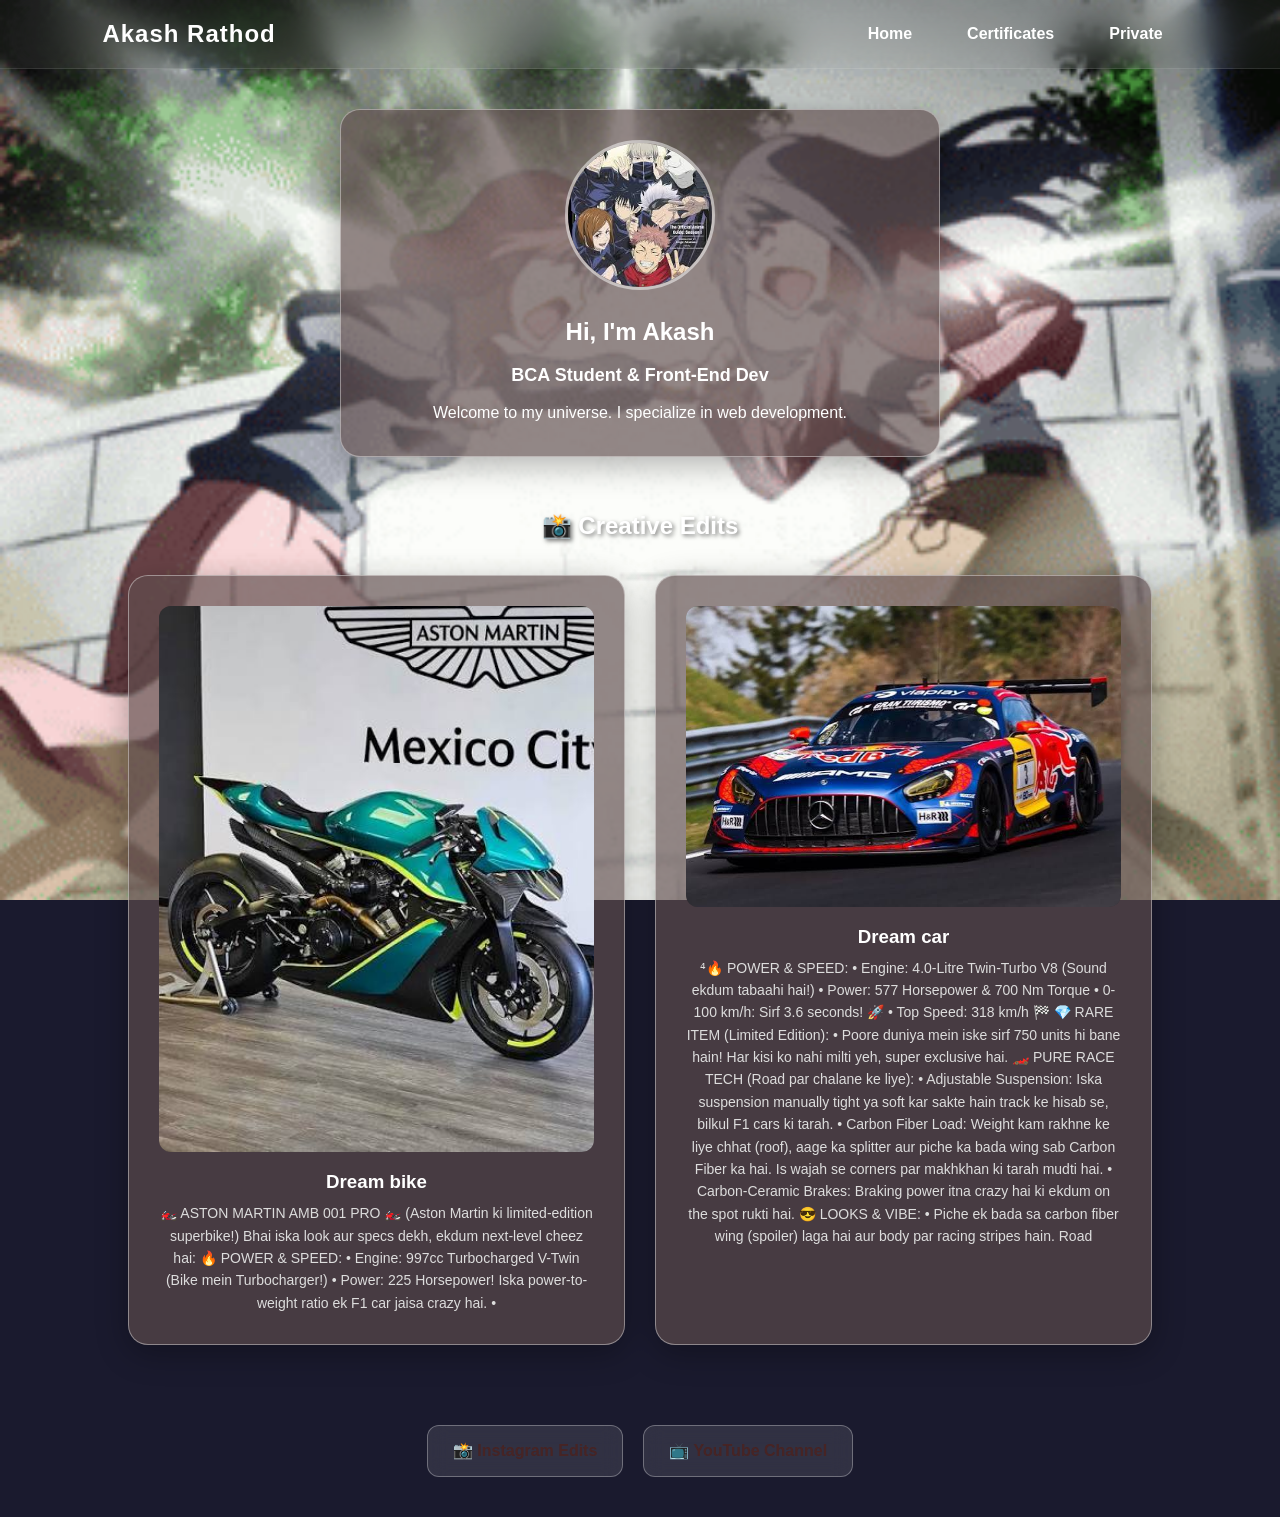
==== index.html @ e01e63d4 "Initial commit" ====
<!DOCTYPE html>
<html lang="en">
<head>
    <meta charset="UTF-8">
    <meta name="viewport" content="width=device-width, initial-scale=1.0">
    <title>My Liquid Universe</title>
    <link rel="stylesheet" href="style.css">
</head>
<body>

    <nav class="navbar">
        <div class="logo">Akash Rathod</div>
        
        <div class="hamburger" id="hamburger">
            <div class="line"></div>
            <div class="line"></div>
            <div class="line"></div>
        </div>

        <ul class="nav-links" id="nav-links">
            <li><a href="index.html">Home</a></li>
            <li><a href="certificates.html">Certificates</a></li>
            <li><a href="private.html">Private</a></li>
        </ul>
    </nav>

    <section class="main-section animate-fade-in">
        <div class="liquid-glass text-center" style="max-width: 600px; width: 100%;">
            <img src="assets/profile.jpg" alt="Profile" class="profile-img">
            <h1>Hi, I'm Akash</h1>
            <p style="font-size: 18px; font-weight: bold; margin: 10px 0;">BCA Student & Front-End Dev</p>
            <p>Welcome to my universe. I specialize in web development.</p>
        </div>

        <h2 style="margin-top: 50px; text-shadow: 2px 2px 4px rgba(0,0,0,0.5);">📸 Creative Edits</h2>
        <div class="gallery-grid">
            <div class="liquid-glass">
                <div class="img-box"><img src="assets/creative/gallery1.jpg" alt="Edit 1"></div>
                <div class="desc-box">
                    <h3>Dream bike</h3>
                    <p> 🏍️ ASTON MARTIN AMB 001 PRO 🏍️
(Aston Martin ki limited-edition superbike!)
Bhai iska look aur specs dekh, ekdum next-level cheez hai:
🔥 POWER & SPEED:
• Engine: 997cc Turbocharged V-Twin (Bike mein Turbocharger!)
• Power: 225 Horsepower! Iska power-to-weight ratio ek F1 car jaisa crazy hai.
• </p>
                </div>
            </div>
            <div class="liquid-glass">
                <div class="img-box"><img src="assets/creative/gallery2.jpg" alt="Edit 2"></div>
                <div class="desc-box">
                    <h3>Dream car</h3>
                    <p> ⁴🔥 POWER & SPEED:
• Engine: 4.0-Litre Twin-Turbo V8 (Sound ekdum tabaahi hai!)
• Power: 577 Horsepower & 700 Nm Torque
• 0-100 km/h: Sirf 3.6 seconds! 🚀
• Top Speed: 318 km/h 🏁
💎 RARE ITEM (Limited Edition):
• Poore duniya mein iske sirf 750 units hi bane hain! Har kisi ko nahi milti yeh, super exclusive hai.
🏎️ PURE RACE TECH (Road par chalane ke liye):
• Adjustable Suspension: Iska suspension manually tight ya soft kar sakte hain track ke hisab se, bilkul F1 cars ki tarah.
• Carbon Fiber Load: Weight kam rakhne ke liye chhat (roof), aage ka splitter aur piche ka bada wing sab Carbon Fiber ka hai. Is wajah se corners par makhkhan ki tarah mudti hai.
• Carbon-Ceramic Brakes: Braking power itna crazy hai ki ekdum on the spot rukti hai.
😎 LOOKS & VIBE:
• Piche ek bada sa carbon fiber wing (spoiler) laga hai aur body par racing stripes hain. Road </p>
                </div>
            </div>
        </div>
    </section>

    <div class="social-container">
        <a href="https://www.instagram.com/painxvibe_/?__pwa=1" target="_blank" class="glass-btn instagram-btn">📸 Instagram Edits</a>
        <a href="https://www.youtube.com/@DRIFT_MAFIA-AR" target="_blank" class="glass-btn youtube-btn">📺 YouTube Channel</a>
    </div>


<script>
        const hamburger = document.getElementById('hamburger');
        const navLinks = document.getElementById('nav-links');

        hamburger.addEventListener('click', () => {
            // Menu ko dikhane ya chhupane ka kaam
            navLinks.classList.toggle('nav-active');
            // 3 line ko cross (X) banane ka kaam
            hamburger.classList.toggle('toggle');
        });
    </script>




</body>
</html>
---- style.css ----
/* --- GLOBAL STYLES --- */
* {
    margin: 0;
    padding: 0;
    box-sizing: border-box;
    font-family: 'Segoe UI', Tahoma, Geneva, Verdana, sans-serif;
}

body {
    background-image: url('assets/bg.gif') !important; /* Apna GIF yahan lagana */
    background-color: #1a1a2e; /* Backup dark color taaki glass effect chamke */
    background-size: cover;
    background-position: center;
    background-attachment: fixed;
    color: #ffffff; /* Text default white rahega */
    min-height: 100vh;
    line-height: 1.6;
}

/* --- 🧊 LIQUID GLASS EFFECT (Master Class) --- */
/* Ye class ab har cheez ko paani jaisa transparent bana degi */
.liquid-glass {
    background: rgba(94, 76, 76, 0.671); /* Ekdum light transparency */
    backdrop-filter: blur(16px); /* Heavy blur background ke liye */
    -webkit-backdrop-filter: blur(16px);
    border: 1px solid rgba(255, 255, 255, 0.39);
    border-top: 1px solid rgba(255, 255, 255, 0.4); /* 3D Lighting effect */
    border-left: 1px solid rgba(255, 255, 255, 0.4);
    box-shadow: 0 8px 32px 0 rgba(0, 0, 0, 0.3);
    border-radius: 20px;
    padding: 30px;
    transition: transform 0.3s ease, box-shadow 0.3s ease;
}

.liquid-glass:hover {
    transform: translateY(-5px);
    box-shadow: 0 12px 40px 0 rgba(0, 0, 0, 0.4);
}

/* --- ANIMATIONS --- */
@keyframes fadeIn {
    from { opacity: 0; transform: translateY(20px); }
    to { opacity: 1; transform: translateY(0); }
}
.animate-fade-in { animation: fadeIn 0.8s ease-out forwards; }

/* --- NAVBAR --- */
.navbar {
    display: flex;
    justify-content: space-between;
    align-items: center;
    padding: 15px 8%;
    background: rgba(255, 255, 255, 0.05);
    backdrop-filter: blur(20px);
    border-bottom: 1px solid rgba(255, 255, 255, 0.1);
    position: sticky;
    top: 0;
    z-index: 100;
}
.logo { font-size: 24px; font-weight: bold; letter-spacing: 1px; }
.nav-links { list-style: none; display: flex; }
.nav-links li { margin-left: 25px; }
.nav-links a { color: #fff; text-decoration: none; font-weight: 600; transition: 0.3s; padding: 8px 15px; border-radius: 10px; }
.nav-links a:hover, .nav-links a.active { background: rgba(255,255,255,0.2); }

/* --- LAYOUTS --- */
.main-section { padding: 40px 10%; display: flex; flex-direction: column; align-items: center; }
.profile-img { width: 150px; height: 150px; border-radius: 50%; border: 3px solid rgba(255, 255, 255, 0.5); object-fit: cover; margin-bottom: 15px; }
.text-center { text-align: center; }

/* --- GALLERY GRID (No Crop) --- */
.gallery-grid, .cert-grid {
    display: grid;
    grid-template-columns: repeat(auto-fit, minmax(300px, 1fr));
    gap: 30px;
    width: 100%;
    margin-top: 30px;
}
.img-box { width: 100%; overflow: hidden; border-radius: 12px; margin-bottom: 15px; background: rgba(0,0,0,0.2); }
.img-box img { width: 100%; height: auto; object-fit: contain; display: block; }


.desc-box { 
    text-align: center; /* Ye jadoo ki tarah text ko bich me la dega */
}
.desc-box h3 { 
    margin-bottom: 5px; 
    color: #fff; 
}
.desc-box p { 
    color: #ddd; 
    font-size: 14px; 
}



/* --- BUTTONS & SOCIALS --- */
.social-container { display: flex; justify-content: center; gap: 20px; margin: 40px 0; flex-wrap: wrap; }
.glass-btn { display: inline-block; padding: 12px 25px; background: rgba(255, 255, 255, 0.1); border: 1px solid rgba(255, 255, 255, 0.3); color: #472424; text-decoration: none; font-weight: bold; border-radius: 12px; transition: 0.4s; backdrop-filter: blur(10px); }
.instagram-btn:hover { background: linear-gradient(45deg, #f09433, #e6683c, #dc2743, #cc2366, #bc1888); border-color: transparent; box-shadow: 0 5px 20px rgba(220, 39, 67, 0.5); transform: translateY(-3px); }
.youtube-btn:hover { background: linear-gradient(45deg, #ff0000, #cc0000); border-color: transparent; box-shadow: 0 5px 20px rgba(255, 0, 0, 0.5); transform: translateY(-3px); }

/* --- INPUT FIELDS --- */




.glass-input { width: 100%; padding: 15px; border-radius: 12px; border: 1px solid rgba(255, 255, 255, 0.3); background: rgba(255, 255, 255, 0.1); color: #fff; font-size: 16px; outline: none; margin-bottom: 15px; }
.glass-input::placeholder { color: #855353; }
.submit-btn { width: 100%; cursor: pointer; background: rgba(255,255,255,0.2); }
.submit-btn:hover { background: rgba(255,255,255,0.4); color: #000; }


/* ==========================================================================
   📱 MOBILE RESPONSIVE & HAMBURGER MENU
   ========================================================================== */

/* Hamburger Button ki Styling (Desktop par hide rahega) */
.hamburger {
    display: none;
    cursor: pointer;
    flex-direction: column;
    gap: 6px;
    z-index: 200;
}

.hamburger .line {
    width: 30px;
    height: 3px;
    background-color: #ffffff;
    border-radius: 5px;
    transition: all 0.4s ease;
}

/* Jab screen mobile size (768px ya usse choti) ki ho jaye */
@media screen and (max-width: 768px) {
    .hamburger {
        display: flex; /* Mobile par 3-line dikhegi */
    }

    .nav-links {
        position: absolute;
        right: 0;
        top: 70px;
        background: rgba(20, 20, 40, 0.85); /* Dark Glassmorphism for mobile */
        backdrop-filter: blur(15px);
        -webkit-backdrop-filter: blur(15px);
        width: 100%;
        display: flex;
        flex-direction: column;
        align-items: center;
        padding: 30px 0;
        border-bottom: 1px solid rgba(255, 255, 255, 0.2);
        transform: translateY(-200%); /* Shuru me menu upar chhipa rahega */
        transition: transform 0.4s ease-in-out;
        z-index: 99;
    }

    .nav-links li {
        margin: 15px 0;
    }

    /* Jab button click hoga tab menu niche aayega */
    .nav-links.nav-active {
        transform: translateY(0%);
    }

    /* 3-line ko Cross (X) banne ka animation */
    .hamburger.toggle .line:nth-child(1) {
        transform: rotate(-45deg) translate(-6px, 6px);
    }
    .hamburger.toggle .line:nth-child(2) {
        opacity: 0;
    }
    .hamburger.toggle .line:nth-child(3) {
        transform: rotate(45deg) translate(-6px, -6px);
    }
}


/* ==========================================================================
   🚫 ANTI-SHAKE & MOBILE OPTIMIZATION (Left-Right Hilna Band)
   ========================================================================== */

/* 1. MASTER FIX: Poori website ko left-right overflow karne se rokna */
html, body {
    max-width: 100%;
    overflow-x: hidden; /* Ye line left-right shake ko hamesha ke liye block kar degi */
}

/* 2. MOBILE SCALING: Mobile par size aur padding automatically adjust karna */
@media screen and (max-width: 768px) {
    
    /* Mobile me side ki padding thodi kam karni padti hai taaki content screen se bahar na jaye */
    .main-section, .hero-section, .cert-section, .gallery-section {
        padding: 30px 5%; 
    }

    /* Mobile par ek line me ek hi card aayega taaki wo dab na jaye aur screen cross na kare */
    .gallery-grid, .cert-grid {
        grid-template-columns: 1fr; /* 1 column for mobile */
        gap: 20px;
    }

    /* Liquid Glass cards ki andar ki jagah mobile par thodi chhoti ki hai */
    .liquid-glass {
        padding: 20px;
    }

    /* Profile photo mobile par thodi choti aur perfect dikhegi */
    .profile-img {
        width: 120px;
        height: 120px;
    }

    /* Text thoda mobile friendly banaya hai */
    h1 { font-size: 24px; }
    h2 { font-size: 20px; }
}
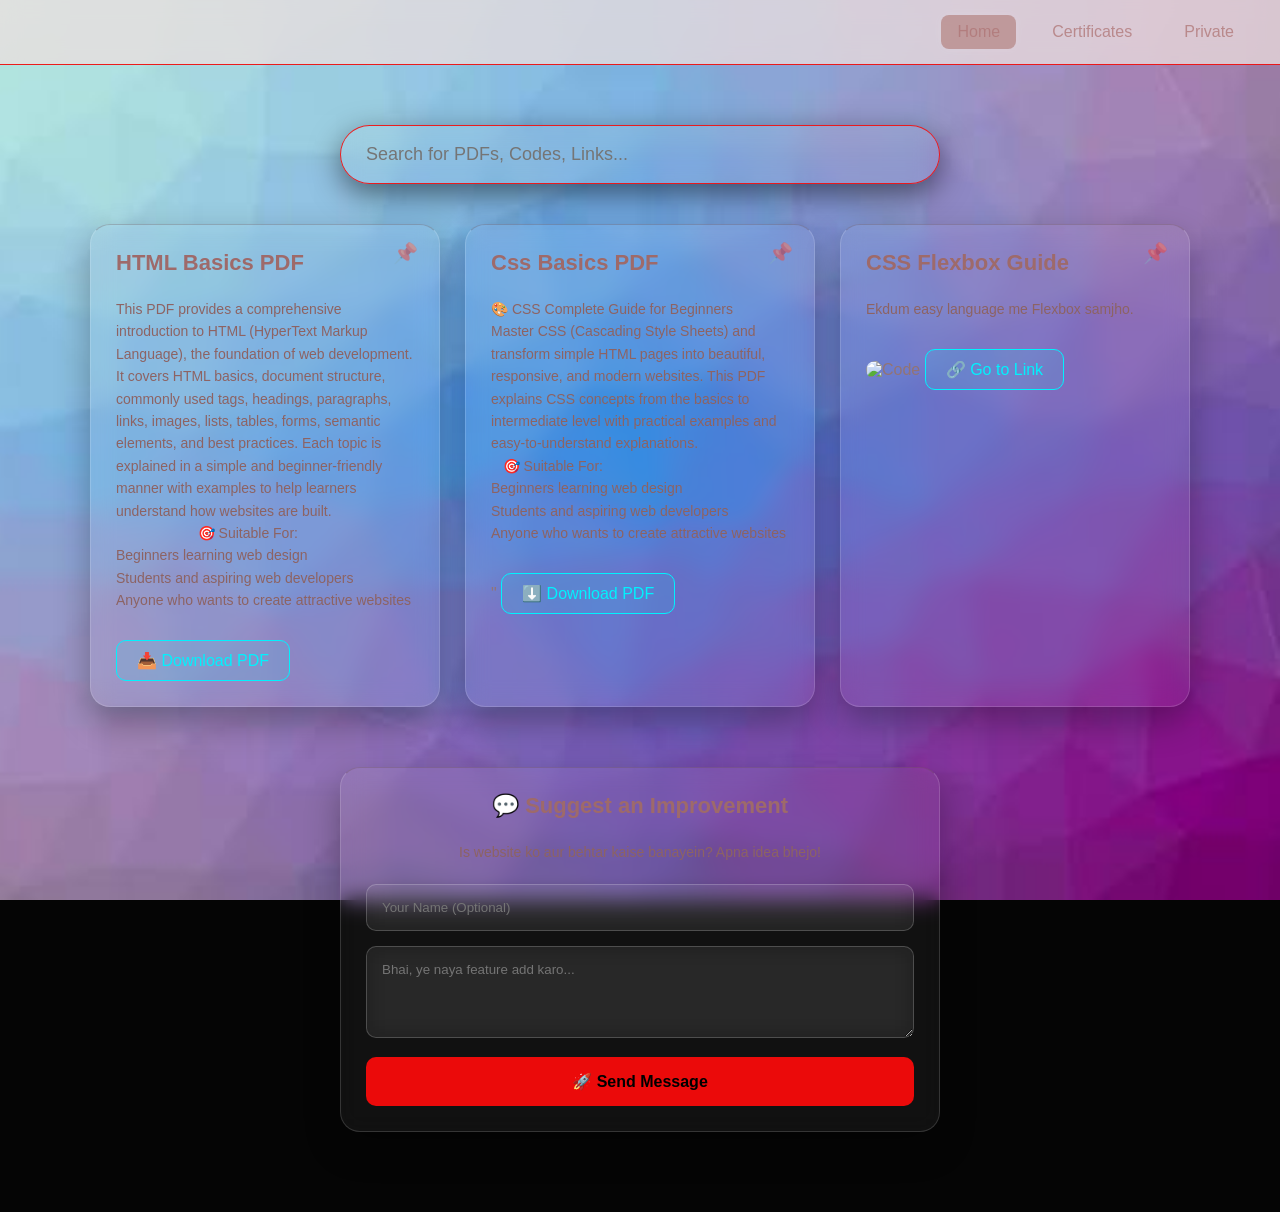
==== commit 783fb7c5: "first PDF upload" ====
--- a/index.html
+++ b/index.html
@@ -3,108 +3,355 @@
 <head>
     <meta charset="UTF-8">
     <meta name="viewport" content="width=device-width, initial-scale=1.0">
-    <title>My Liquid Universe</title>
-    <link rel="stylesheet" href="style.css">
+    <title>Akash - Developer Hub</title>
+    <style>
+        /* =========================================
+           🌐 GLOBAL SETTINGS
+           ========================================= */
+        body {
+            margin: 0; padding: 0;
+            background: #050505 url('assets/bg.jpg') no-repeat center center fixed; /* Apni bg image set rakhna */
+            background-size: cover;
+            font-family: 'Segoe UI', Tahoma, Geneva, Verdana, sans-serif;
+            color: #927474;
+            min-height: 100vh;
+        }
+        
+        .container { max-width: 1200px; margin: 0 auto; padding: 20px; }
+
+        /* =========================================
+           🧭 PURANA MOBILE-OPTIMIZED NAVBAR
+           ========================================= */
+       .old-nav {
+            display: flex;
+            justify-content: flex-end; /* 👈 Yahan 'center' ko 'flex-start' kar diya */
+            align-items: center;
+            flex-wrap: wrap;
+            gap: 20px;
+            padding: 15px 30px; /* 👈 Left se thoda padding de di taaki chipka na rahe */
+            background: rgba(236, 222, 222, 0.753);
+            backdrop-filter: blur(10px);
+            border-bottom: 1px solid rgba(238, 0, 0, 0.884);
+        }
+
+
+        .old-nav a {
+            color: #af7575c2;
+            text-decoration: none;
+            font-size: 16px;
+            padding: 8px 16px;
+            border-radius: 8px;
+            transition: 0.3s;
+        }
+        .old-nav a:hover, .old-nav a.active {
+            background: rgba(187, 145, 145, 0.856);
+            box-shadow: 0 0 10px rgba(255,255,255,0.1);
+        }
+        
+        /* Mobile ke liye ekdum fit */
+        @media (max-width: 600px) {
+            .old-nav { gap: 10px; padding: 10px; }
+            .old-nav a { font-size: 14px; padding: 6px 12px; }
+        }
+
+        /* =========================================
+           🔍 GOOGLE-LEVEL SEARCH BAR
+           ========================================= */
+        .search-wrapper {
+            position: relative;
+            max-width: 600px;
+            margin: 40px auto;
+            z-index: 100;
+        }
+        .search-input {
+            width: 100%;
+            padding: 18px 50px 18px 25px;
+            font-size: 18px;
+            color: #b18888;
+            background: rgba(255, 255, 255, 0.05);
+            backdrop-filter: blur(11px); /* Exact 11px Blur */
+            -webkit-backdrop-filter: blur(11px);
+            border: 1px solid rgba(241, 17, 17, 0.932);
+            border-radius: 30px;
+            outline: none;
+            box-shadow: 0 10px 30px rgba(0,0,0,0.5);
+            transition: all 0.4s ease;
+            box-sizing: border-box;
+        }
+        .search-input:focus {
+            border-color: #e71313;
+            box-shadow: 0 10px 40px rgba(0, 242, 254, 0.3);
+            background: rgba(255, 255, 255, 0.1);
+        }
+        
+        /* Auto-Suggest Dropdown */
+        .suggestions-box {
+            position: absolute;
+            top: 100%; left: 0; right: 0;
+            margin-top: 10px;
+            background: rgba(10, 10, 20, 0.8);
+            backdrop-filter: blur(15px);
+            border-radius: 15px;
+            border: 1px solid rgba(0, 242, 254, 0.2);
+            overflow: hidden;
+            display: none;
+            box-shadow: 0 15px 35px rgba(0,0,0,0.5);
+            animation: slideDown 0.3s ease forwards;
+        }
+        .suggestion-item {
+            padding: 15px 25px;
+            cursor: pointer;
+            border-bottom: 1px solid rgba(255,255,255,0.05);
+            transition: 0.2s;
+        }
+        .suggestion-item:hover { background: rgba(0, 242, 254, 0.2); padding-left: 35px; }
+        @keyframes slideDown { from{opacity:0; transform:translateY(-10px);} to{opacity:1; transform:translateY(0);} }
+
+
+
+
+
+        /* =========================================
+           🗂️ UNIVERSAL LIQUID GLASS CARDS
+           ========================================= */
+        .content-grid {
+            display: flex;
+            flex-wrap: wrap;
+            gap: 25px;
+            justify-content: center;
+        }
+
+        .glass-card {
+            background: rgba(255, 255, 255, 0.05);
+            backdrop-filter: blur(11px); /* Exact 11px Blur */
+            -webkit-backdrop-filter: blur(11px);
+            border: 1px solid rgba(255, 255, 255, 0.15);
+            border-top: 1px solid rgba(104, 76, 76, 0.3);
+            border-radius: 20px;
+            padding: 25px;
+            width: 100%;
+            max-width: 350px;
+            position: relative;
+            box-shadow: 0 15px 35px rgba(0,0,0,0.3);
+            transition: all 0.4s ease;
+            order: 2; /* Default order */
+            box-sizing: border-box;
+        }
+        .glass-card:hover {
+            transform: translateY(-10px);
+            border-color: rgba(0, 242, 254, 0.5);
+            box-shadow: 0 20px 40px rgba(0, 242, 254, 0.2);
+        }
+
+        /* 📌 PIN FEATURE */
+        .pin-btn {
+            position: absolute;
+            top: 15px; right: 15px;
+            font-size: 20px;
+            cursor: pointer;
+            background: none; border: none;
+            opacity: 0.5; transition: 0.3s;
+        }
+        .pin-btn:hover { opacity: 1; transform: scale(1.2); }
+        .glass-card.pinned {
+            order: 1; /* Pinned items sabse upar jayenge */
+            border-color: #00f2fe;
+            box-shadow: inset 0 0 15px rgba(0, 242, 254, 0.1);
+        }
+        .glass-card.pinned .pin-btn { opacity: 1; filter: drop-shadow(0 0 5px #00f2fe); }
+
+        /* Card Content Styles (Universal) */
+        .glass-card h3 { margin-top: 0; color: #9e6a6a; font-size: 22px; }
+        .glass-card p { color: #8d6363; font-size: 14px; line-height: 1.6; }
+        .glass-card img, .glass-card video { width: 100%; border-radius: 10px; margin-top: 10px; }
+        .glass-card a.download-btn {
+            display: inline-block; margin-top: 15px; padding: 10px 20px;
+            background: rgba(0, 242, 254, 0.1); border: 1px solid #00f2fe;
+            color: #00f2fe; text-decoration: none; border-radius: 10px; transition: 0.3s;
+        }
+        .glass-card a.download-btn:hover { background: #00f2fe; color: #000; box-shadow: 0 0 15px #00f2fe; }
+
+        /* =========================================
+           ✉️ FEEDBACK / IMPROVEMENT SECTION
+           ========================================= */
+        .feedback-section {
+            margin: 60px auto;
+            max-width: 600px;
+        }
+        .feedback-form input, .feedback-form textarea {
+            width: 100%; padding: 15px; margin-bottom: 15px;
+            background: rgba(255, 255, 255, 0.05);
+            border: 1px solid rgba(255, 255, 255, 0.2);
+            color: #aa7575; border-radius: 10px; outline: none; font-family: inherit;
+            box-sizing: border-box; backdrop-filter: blur(11px);
+        }
+        .feedback-form input:focus, .feedback-form textarea:focus { border-color: #da1111; }
+        .feedback-form button {
+            width: 100%; padding: 15px; background: #eb0a0a; color: #000;
+            border: none; border-radius: 10px; font-size: 16px; font-weight: bold;
+            cursor: pointer; transition: 0.3s;
+        }
+        .feedback-form button:hover { box-shadow: 0 0 20px #eb0b0b; }
+    </style>
 </head>
 <body>
 
-    <nav class="navbar">
-        <div class="logo">Akash Rathod</div>
-        
-        <div class="hamburger" id="hamburger">
-            <div class="line"></div>
-            <div class="line"></div>
-            <div class="line"></div>
+    <!-- 🧭 TOP NAVIGATION BAR (Old Mobile-Optimized Design) -->
+    <div class="old-nav">
+        <a href="index.html" class="active">Home</a>
+        <a href="certificates.html">Certificates</a>
+        <a href="private.html">Private</a>
+    </div>
+
+    <div class="container">
+        
+        <!-- 🔍 ADVANCED SEARCH BAR -->
+        <div class="search-wrapper">
+            <input type="text" id="devSearch" class="search-input" placeholder="Search for PDFs, Codes, Links..." autocomplete="off">
+            <div class="suggestions-box" id="suggestions"></div>
         </div>
 
-        <ul class="nav-links" id="nav-links">
-            <li><a href="index.html">Home</a></li>
-            <li><a href="certificates.html">Certificates</a></li>
-            <li><a href="private.html">Private</a></li>
-        </ul>
-    </nav>
-
-    <section class="main-section animate-fade-in">
-        <div class="liquid-glass text-center" style="max-width: 600px; width: 100%;">
-            <img src="assets/profile.jpg" alt="Profile" class="profile-img">
-            <h1>Hi, I'm Akash</h1>
-            <p style="font-size: 18px; font-weight: bold; margin: 10px 0;">BCA Student & Front-End Dev</p>
-            <p>Welcome to my universe. I specialize in web development.</p>
+
+
+
+        <!-- 🗂️ CONTENT GRID (Yahan tumhare saare resources aayenge) -->
+        <div class="content-grid" id="cardContainer">
+
+            <!-- Card 1: PDF Example -->
+            <div class="glass-card" data-title="HTML Basics PDF Notes">
+                <button class="pin-btn" onclick="togglePin(this)" title="Pin to top">📌</button>
+                <h3>HTML Basics PDF</h3>
+                <p style="white-space: pre-wrap;">This PDF provides a comprehensive introduction to HTML (HyperText Markup Language), the foundation of web development. It covers HTML basics, document structure, commonly used tags, headings, paragraphs, links, images, lists, tables, forms, semantic elements, and best practices. Each topic is explained in a simple and beginner-friendly manner with examples to help learners understand how websites are built.
+                     🎯 Suitable For:
+Beginners learning web design
+Students and aspiring web developers
+Anyone who wants to create attractive websites   </p>
+                <a href="https://drive.google.com/file/d/1qVKK2SbO6N-aa4F1Hwmtw1wwvFPzg4MM/view?usp=sharing" target="_blank" class="download-btn">📥 Download PDF</a>
+            </div>
+
+            <!-- Card 2: Video Example -->
+            <div class="glass-card" data-title="React JS Tutorial Video">
+                <button class="pin-btn" onclick="togglePin(this)" title="Pin to top">📌</button>
+                <h3>Css Basics PDF</h3>
+                <p style="white-space: pre-wrap;">🎨 CSS Complete Guide for Beginners
+Master CSS (Cascading Style Sheets) and transform simple HTML pages into beautiful, responsive, and modern websites. This PDF explains CSS concepts from the basics to intermediate level with practical examples and easy-to-understand explanations.
+   🎯 Suitable For:
+Beginners learning web design
+Students and aspiring web developers
+Anyone who wants to create attractive websites  </p>"
+
+   <a href="" target="_blank" class="download-btn">⬇️ Download PDF</a>
+
+
+                            </div>
+
+            <!-- Card 3: Link/Code Example -->
+            <div class="glass-card" data-title="CSS Flexbox Cheatsheet">
+                <button class="pin-btn" onclick="togglePin(this)" title="Pin to top">📌</button>
+                <h3>CSS Flexbox Guide</h3>
+                <p>Ekdum easy language me Flexbox samjho.</p>
+                <img src="https://images.unsplash.com/photo-1507721999472-8ed4421c4af2?auto=format&fit=crop&w=300" alt="Code">
+                <a href="#" class="download-btn">🔗 Go to Link</a>
+            </div>
+
         </div>
 
-        <h2 style="margin-top: 50px; text-shadow: 2px 2px 4px rgba(0,0,0,0.5);">📸 Creative Edits</h2>
-        <div class="gallery-grid">
-            <div class="liquid-glass">
-                <div class="img-box"><img src="assets/creative/gallery1.jpg" alt="Edit 1"></div>
-                <div class="desc-box">
-                    <h3>Dream bike</h3>
-                    <p> 🏍️ ASTON MARTIN AMB 001 PRO 🏍️
-(Aston Martin ki limited-edition superbike!)
-Bhai iska look aur specs dekh, ekdum next-level cheez hai:
-🔥 POWER & SPEED:
-• Engine: 997cc Turbocharged V-Twin (Bike mein Turbocharger!)
-• Power: 225 Horsepower! Iska power-to-weight ratio ek F1 car jaisa crazy hai.
-• </p>
-                </div>
-            </div>
-            <div class="liquid-glass">
-                <div class="img-box"><img src="assets/creative/gallery2.jpg" alt="Edit 2"></div>
-                <div class="desc-box">
-                    <h3>Dream car</h3>
-                    <p> ⁴🔥 POWER & SPEED:
-• Engine: 4.0-Litre Twin-Turbo V8 (Sound ekdum tabaahi hai!)
-• Power: 577 Horsepower & 700 Nm Torque
-• 0-100 km/h: Sirf 3.6 seconds! 🚀
-• Top Speed: 318 km/h 🏁
-💎 RARE ITEM (Limited Edition):
-• Poore duniya mein iske sirf 750 units hi bane hain! Har kisi ko nahi milti yeh, super exclusive hai.
-🏎️ PURE RACE TECH (Road par chalane ke liye):
-• Adjustable Suspension: Iska suspension manually tight ya soft kar sakte hain track ke hisab se, bilkul F1 cars ki tarah.
-• Carbon Fiber Load: Weight kam rakhne ke liye chhat (roof), aage ka splitter aur piche ka bada wing sab Carbon Fiber ka hai. Is wajah se corners par makhkhan ki tarah mudti hai.
-• Carbon-Ceramic Brakes: Braking power itna crazy hai ki ekdum on the spot rukti hai.
-😎 LOOKS & VIBE:
-• Piche ek bada sa carbon fiber wing (spoiler) laga hai aur body par racing stripes hain. Road </p>
-                </div>
-            </div>
+        <!-- ✉️ FEEDBACK SECTION -->
+        <div class="feedback-section glass-card" style="max-width: 600px; width: 100%; margin-left: auto; margin-right: auto; order: 3;">
+            <h3 style="text-align: center; margin-top: 0;">💬 Suggest an Improvement</h3>
+            <p style="text-align: center; margin-bottom: 20px;">Is website ko aur behtar kaise banayein? Apna idea bhejo!</p>
+            
+            <!-- ✉️ PERFECT FIXED FORM -->
+            <form class="feedback-form" action="https://formspree.io/f/xwvjdeoq" method="POST">
+                <input type="text" name="name" placeholder="Your Name (Optional)">
+                <textarea name="message" rows="4" placeholder="Bhai, ye naya feature add karo..." required></textarea>
+                <button type="submit">🚀 Send Message</button>
+            </form>
         </div>
-    </section>
-
-    <div class="social-container">
-        <a href="https://www.instagram.com/painxvibe_/?__pwa=1" target="_blank" class="glass-btn instagram-btn">📸 Instagram Edits</a>
-        <a href="https://www.youtube.com/@DRIFT_MAFIA-AR" target="_blank" class="glass-btn youtube-btn">📺 YouTube Channel</a>
+
     </div>
 
-
-<script>
-        const hamburger = document.getElementById('hamburger');
-        const navLinks = document.getElementById('nav-links');
-
-        hamburger.addEventListener('click', () => {
-            // Menu ko dikhane ya chhupane ka kaam
-            navLinks.classList.toggle('nav-active');
-            // 3 line ko cross (X) banane ka kaam
-            hamburger.classList.toggle('toggle');
+    <!-- ⚙️ JAVASCRIPT LOGIC -->
+    <script>
+        // --- 1. PIN (📌) FUNCTIONALITY ---
+        function togglePin(btn) {
+            const card = btn.parentElement;
+            card.classList.toggle('pinned');
+        }
+
+        // --- 2. ADVANCED SEARCH & RECOMMENDATION ---
+        const searchInput = document.getElementById('devSearch');
+        const suggestionsBox = document.getElementById('suggestions');
+        const cards = document.querySelectorAll('.glass-card'); 
+        
+        let searchableItems = [];
+        cards.forEach(card => {
+            if(card.hasAttribute('data-title')) {
+                searchableItems.push({
+                    title: card.getAttribute('data-title'),
+                    element: card
+                });
+            }
         });
+
+        searchInput.addEventListener('input', function() {
+            const query = this.value.toLowerCase().trim();
+            suggestionsBox.innerHTML = ''; 
+            
+            if (query === '') {
+                suggestionsBox.style.display = 'none';
+                cards.forEach(card => card.style.display = 'block');
+                return;
+            }
+
+            const matches = searchableItems.filter(item => item.title.toLowerCase().includes(query));
+
+            if (matches.length > 0) {
+                suggestionsBox.style.display = 'block';
+
+
+
+
+
+                matches.forEach(match => {
+                    const div = document.createElement('div');
+                    div.className = 'suggestion-item';
+                    const regex = new RegExp((${query}), "gi");
+                    div.innerHTML = match.title.replace(regex, "<span style='color:#00f2fe; font-weight:bold;'>$1</span>");
+                    
+                    div.onclick = () => {
+                        searchInput.value = match.title;
+                        suggestionsBox.style.display = 'none';
+                        filterCards(match.title.toLowerCase());
+                        match.element.scrollIntoView({ behavior: 'smooth', block: 'center' });
+                        match.element.style.transform = 'scale(1.05)';
+                        setTimeout(() => match.element.style.transform = 'translateY(0)', 500);
+                    };
+                    suggestionsBox.appendChild(div);
+                });
+            } else {
+                suggestionsBox.style.display = 'none';
+            }
+
+            filterCards(query);
+        });
+
+        document.addEventListener('click', function(e) {
+            if (e.target !== searchInput) {
+                suggestionsBox.style.display = 'none';
+            }
+        });
+
+        function filterCards(query) {
+            searchableItems.forEach(item => {
+                if (item.title.toLowerCase().includes(query)) {
+                    item.element.style.display = 'block';
+                } else {
+                    item.element.style.display = 'none';
+                }
+            });
+        }
     </script>
-
-
-
 
 </body>
 </html>
-
-
-
-
-
-
-
-
-
-
-
-
-
-
-
-
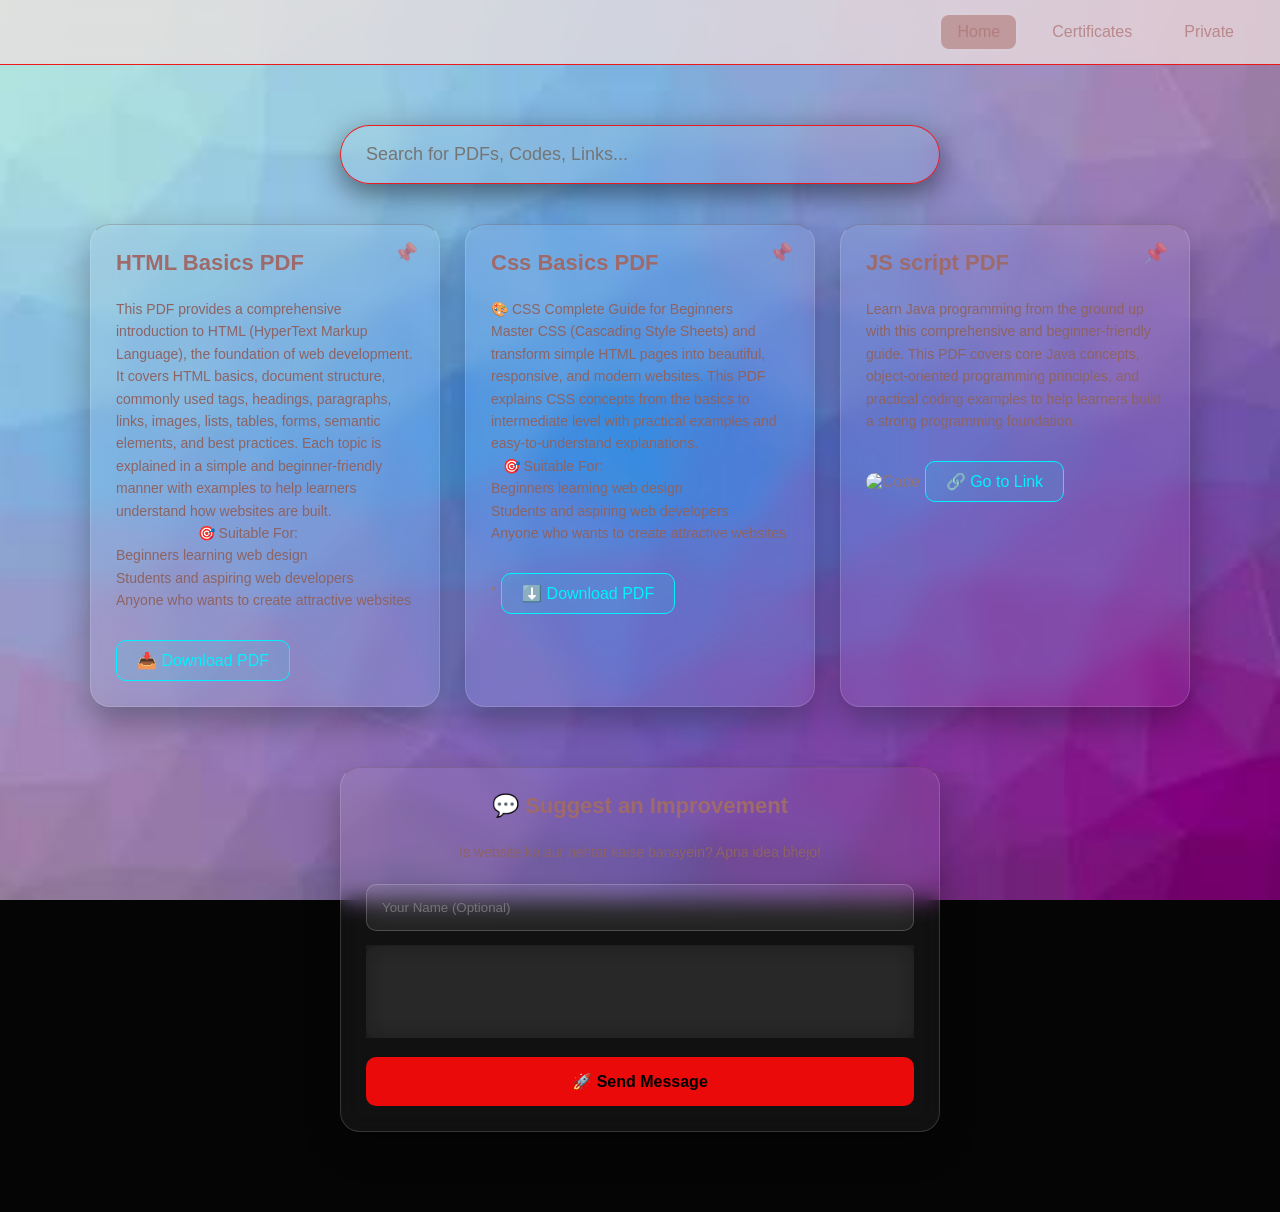
==== commit 5cb9f48d: "2 new PDF" ====
--- a/index.html
+++ b/index.html
@@ -240,7 +240,7 @@
 Students and aspiring web developers
 Anyone who wants to create attractive websites  </p>"
 
-   <a href="" target="_blank" class="download-btn">⬇️ Download PDF</a>
+   <a href="https://drive.google.com/drive/u/0/mobile/folders/1wfNTKinBAV6CCxaI5lfSnnRFAYpy0uEl?usp=share_link" target="_blank" class="download-btn">⬇️ Download PDF</a>
 
 
                             </div>
@@ -248,10 +248,10 @@
             <!-- Card 3: Link/Code Example -->
             <div class="glass-card" data-title="CSS Flexbox Cheatsheet">
                 <button class="pin-btn" onclick="togglePin(this)" title="Pin to top">📌</button>
-                <h3>CSS Flexbox Guide</h3>
-                <p>Ekdum easy language me Flexbox samjho.</p>
-                <img src="https://images.unsplash.com/photo-1507721999472-8ed4421c4af2?auto=format&fit=crop&w=300" alt="Code">
-                <a href="#" class="download-btn">🔗 Go to Link</a>
+                <h3>JS script PDF </h3>
+                <p style="white-space: pre-wrap;">Learn Java programming from the ground up with this comprehensive and beginner-friendly guide. This PDF covers core Java concepts, object-oriented programming principles, and practical coding examples to help learners build a strong programming foundation.</p>
+                <img src="https://res.cloudinary.com/defb0pgcs/image/upload/v1781848869/images_dujnvo.jpg" alt="Code">
+                <a href="https://drive.google.com/drive/u/0/mobile/folders/1wfNTKinBAV6CCxaI5lfSnnRFAYpy0uEl?usp=share_link" class="download-btn">🔗 Go to Link</a>
             </div>
 
         </div>
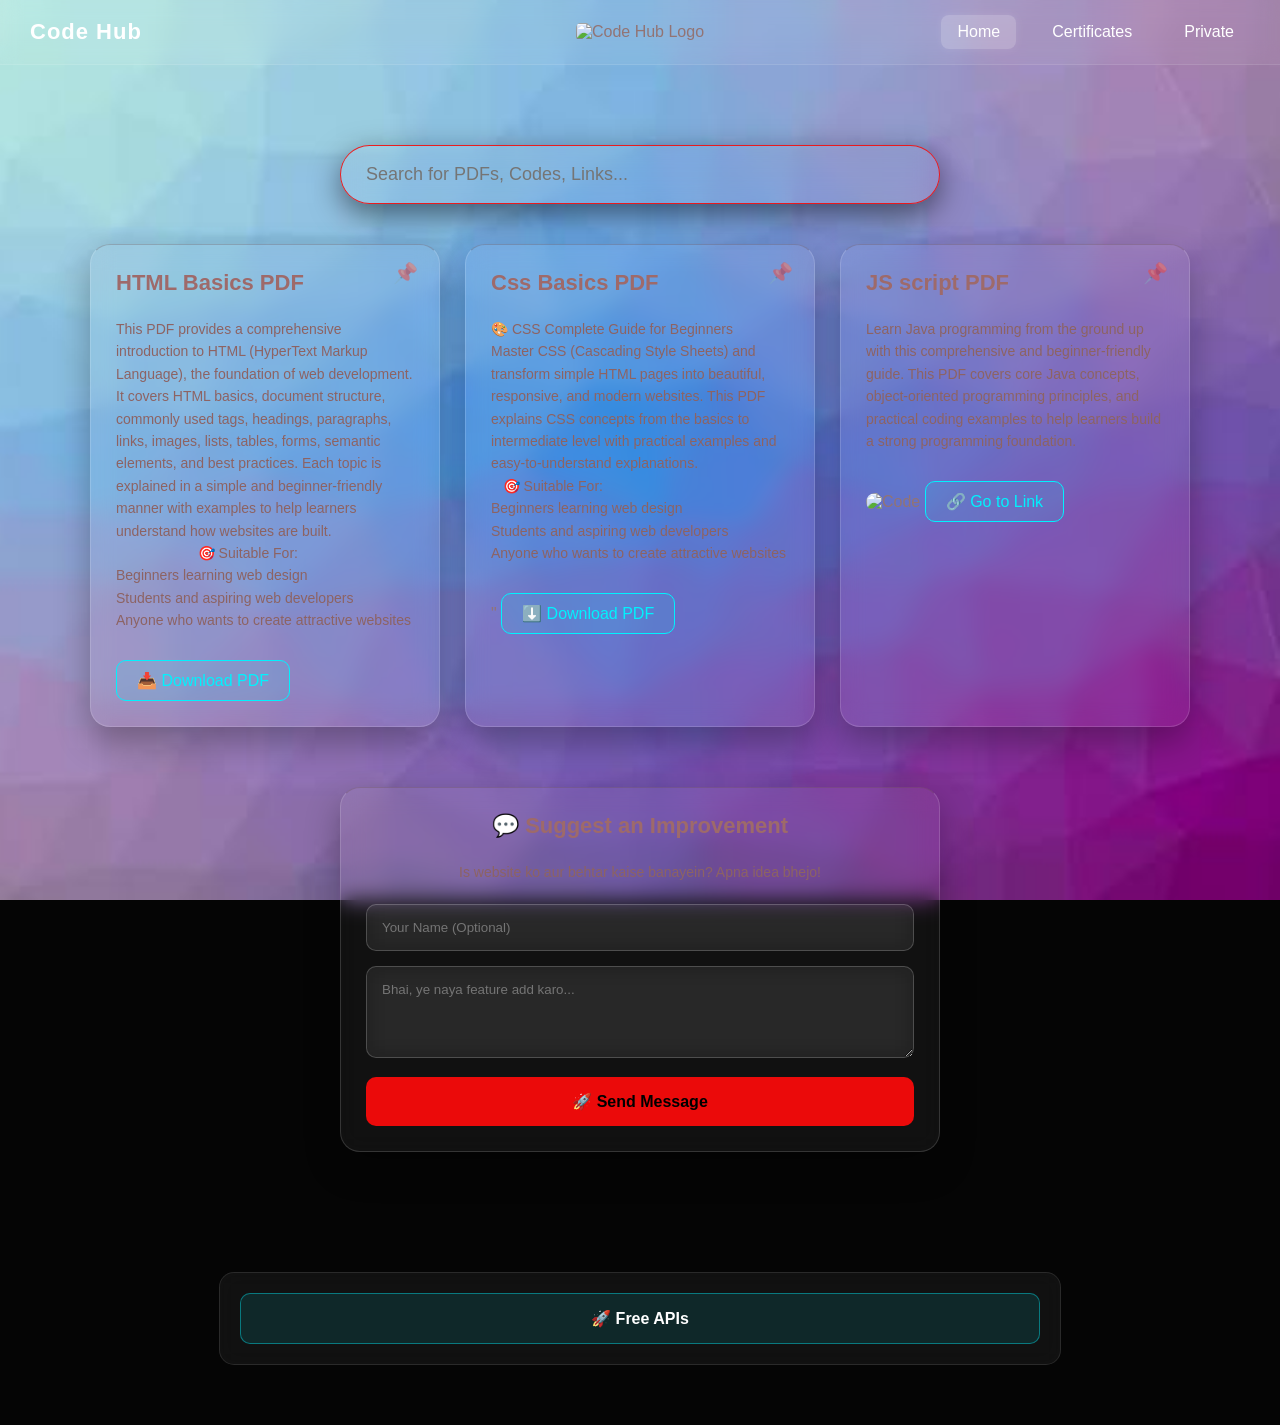
==== commit fd36dfa0: "APIs page update" ====
--- a/index.html
+++ b/index.html
@@ -19,40 +19,72 @@
         
         .container { max-width: 1200px; margin: 0 auto; padding: 20px; }
 
+
+
+
         /* =========================================
-           🧭 PURANA MOBILE-OPTIMIZED NAVBAR
-           ========================================= */
-       .old-nav {
+           🧭 3-PART NAVBAR (Left Text, Center Logo, Right Links)
+           ========================================= */
+        .old-nav {
             display: flex;
-            justify-content: flex-end; /* 👈 Yahan 'center' ko 'flex-start' kar diya */
+            justify-content: space-between; /* Teeno cheezon ko alag-alag kone me bhejega */
             align-items: center;
-            flex-wrap: wrap;
+            padding: 15px 30px;
+            background: rgba(255, 255, 255, 0.05);
+            backdrop-filter: blur(10px);
+            border-bottom: 1px solid rgba(255, 255, 255, 0.1);
+            position: relative; /* Center logo ke liye zaroori */
+        }
+        
+        /* 👈 Left Side: Website Name */
+        .nav-left {
+            font-size: 22px;
+            font-weight: bold;
+            color: #fff;
+            letter-spacing: 1px;
+        }
+
+        /* 🎯 Center: Logo */
+        .nav-center {
+            position: absolute;
+            left: 50%;
+            transform: translateX(-50%); /* Ekdum center me fix karne ke liye */
+        }
+        .nav-center img {
+            height: 40px; /* Logo ka size yahan se adjust kar sakte ho */
+            border-radius: 5px;
+        }
+
+        /* 👉 Right Side: Links */
+        .nav-right {
+            display: flex;
             gap: 20px;
-            padding: 15px 30px; /* 👈 Left se thoda padding de di taaki chipka na rahe */
-            background: rgba(236, 222, 222, 0.753);
-            backdrop-filter: blur(10px);
-            border-bottom: 1px solid rgba(238, 0, 0, 0.884);
-        }
-
-
-        .old-nav a {
-            color: #af7575c2;
-            text-decoration: none;
-            font-size: 16px;
-            padding: 8px 16px;
-            border-radius: 8px;
-            transition: 0.3s;
-        }
-        .old-nav a:hover, .old-nav a.active {
-            background: rgba(187, 145, 145, 0.856);
+        }
+        .nav-right a {
+            color: #fff; text-decoration: none; font-size: 16px;
+            padding: 8px 16px; border-radius: 8px; transition: 0.3s;
+        }
+        .nav-right a:hover, .nav-right a.active {
+            background: rgba(255, 255, 255, 0.2);
             box-shadow: 0 0 10px rgba(255,255,255,0.1);
         }
-        
-        /* Mobile ke liye ekdum fit */
-        @media (max-width: 600px) {
-            .old-nav { gap: 10px; padding: 10px; }
-            .old-nav a { font-size: 14px; padding: 6px 12px; }
-        }
+
+        /* 📱 Mobile Adjustments */
+        @media (max-width: 768px) {
+            .old-nav {
+                flex-direction: column;
+                justify-content: center;
+                gap: 15px;
+                padding: 15px;
+            }
+            .nav-center {
+                position: relative;
+                left: 0;
+                transform: none;
+            }
+        }
+
+
 
         /* =========================================
            🔍 GOOGLE-LEVEL SEARCH BAR
@@ -192,16 +224,91 @@
             cursor: pointer; transition: 0.3s;
         }
         .feedback-form button:hover { box-shadow: 0 0 20px #eb0b0b; }
+
+
+
+
+
+
+
+/* =========================================
+           👇 BOTTOM PAGE LINKS (Future-Proof Hub)
+           ========================================= */
+        .bottom-nav {
+            display: flex;
+            justify-content: center;
+            flex-wrap: wrap; /* Agar zyada button hue toh apne aap niche wali line me aayenge */
+            gap: 15px;
+            margin: 40px auto;
+            max-width: 800px;
+            padding: 20px;
+            background: rgba(255, 255, 255, 0.05);
+            backdrop-filter: blur(10px);
+            border: 1px solid rgba(255, 255, 255, 0.1);
+            border-radius: 15px;
+        }
+        
+        .bottom-nav a {
+            flex: 1; /* 👈 Ye magic rule hai! Ye automatically barabar jagah baant lega */
+            text-align: center;
+            min-width: 150px; /* Button isse chhota nahi hoga */
+            padding: 15px 20px;
+            color: #fff;
+            text-decoration: none;
+            font-size: 16px;
+            font-weight: bold;
+            border-radius: 10px;
+            background: rgba(0, 242, 254, 0.1);
+            border: 1px solid rgba(0, 242, 254, 0.4);
+            transition: all 0.3s ease;
+        }
+        
+        .bottom-nav a:hover {
+            background: #00f2fe;
+            color: #000;
+            box-shadow: 0 0 15px #00f2fe;
+            transform: translateY(-3px);
+        }
+
+
+
+
+
+
+
+
+
     </style>
 </head>
 <body>
 
-    <!-- 🧭 TOP NAVIGATION BAR (Old Mobile-Optimized Design) -->
+    <body>
+
+    <!-- 🧭 TOP NAVIGATION BAR -->
     <div class="old-nav">
-        <a href="index.html" class="active">Home</a>
-        <a href="certificates.html">Certificates</a>
-        <a href="private.html">Private</a>
+        
+        <!-- Left: Website Name -->
+        <div class="nav-left">
+            Code Hub
+        </div>
+
+        <!-- Center: Logo -->
+        <div class="nav-center">
+            <img src="https://res.cloudinary.com/defb0pgcs/image/upload/v1781850573/6172458713139057162_120_jxanjh.jpg" alt="Code Hub Logo">
+        </div>
+
+        <!-- Right: Links -->
+        <div class="nav-right">
+            <a href="index.html" class="active">Home</a>
+            <a href="certificates.html">Certificates</a>
+            <a href="private.html">Private</a>
+        </div>
+
     </div>
+
+    <div class="container">
+
+
 
     <div class="container">
         
@@ -256,6 +363,20 @@
 
         </div>
 
+
+
+
+
+
+
+
+
+
+
+
+
+
+
         <!-- ✉️ FEEDBACK SECTION -->
         <div class="feedback-section glass-card" style="max-width: 600px; width: 100%; margin-left: auto; margin-right: auto; order: 3;">
             <h3 style="text-align: center; margin-top: 0;">💬 Suggest an Improvement</h3>
@@ -270,6 +391,20 @@
         </div>
 
     </div>
+
+
+
+<div class="bottom-nav">
+            <a href="api.html">🚀 Free APIs</a>
+            
+            </div>
+
+    </div> 
+
+
+
+
+
 
     <!-- ⚙️ JAVASCRIPT LOGIC -->
     <script>
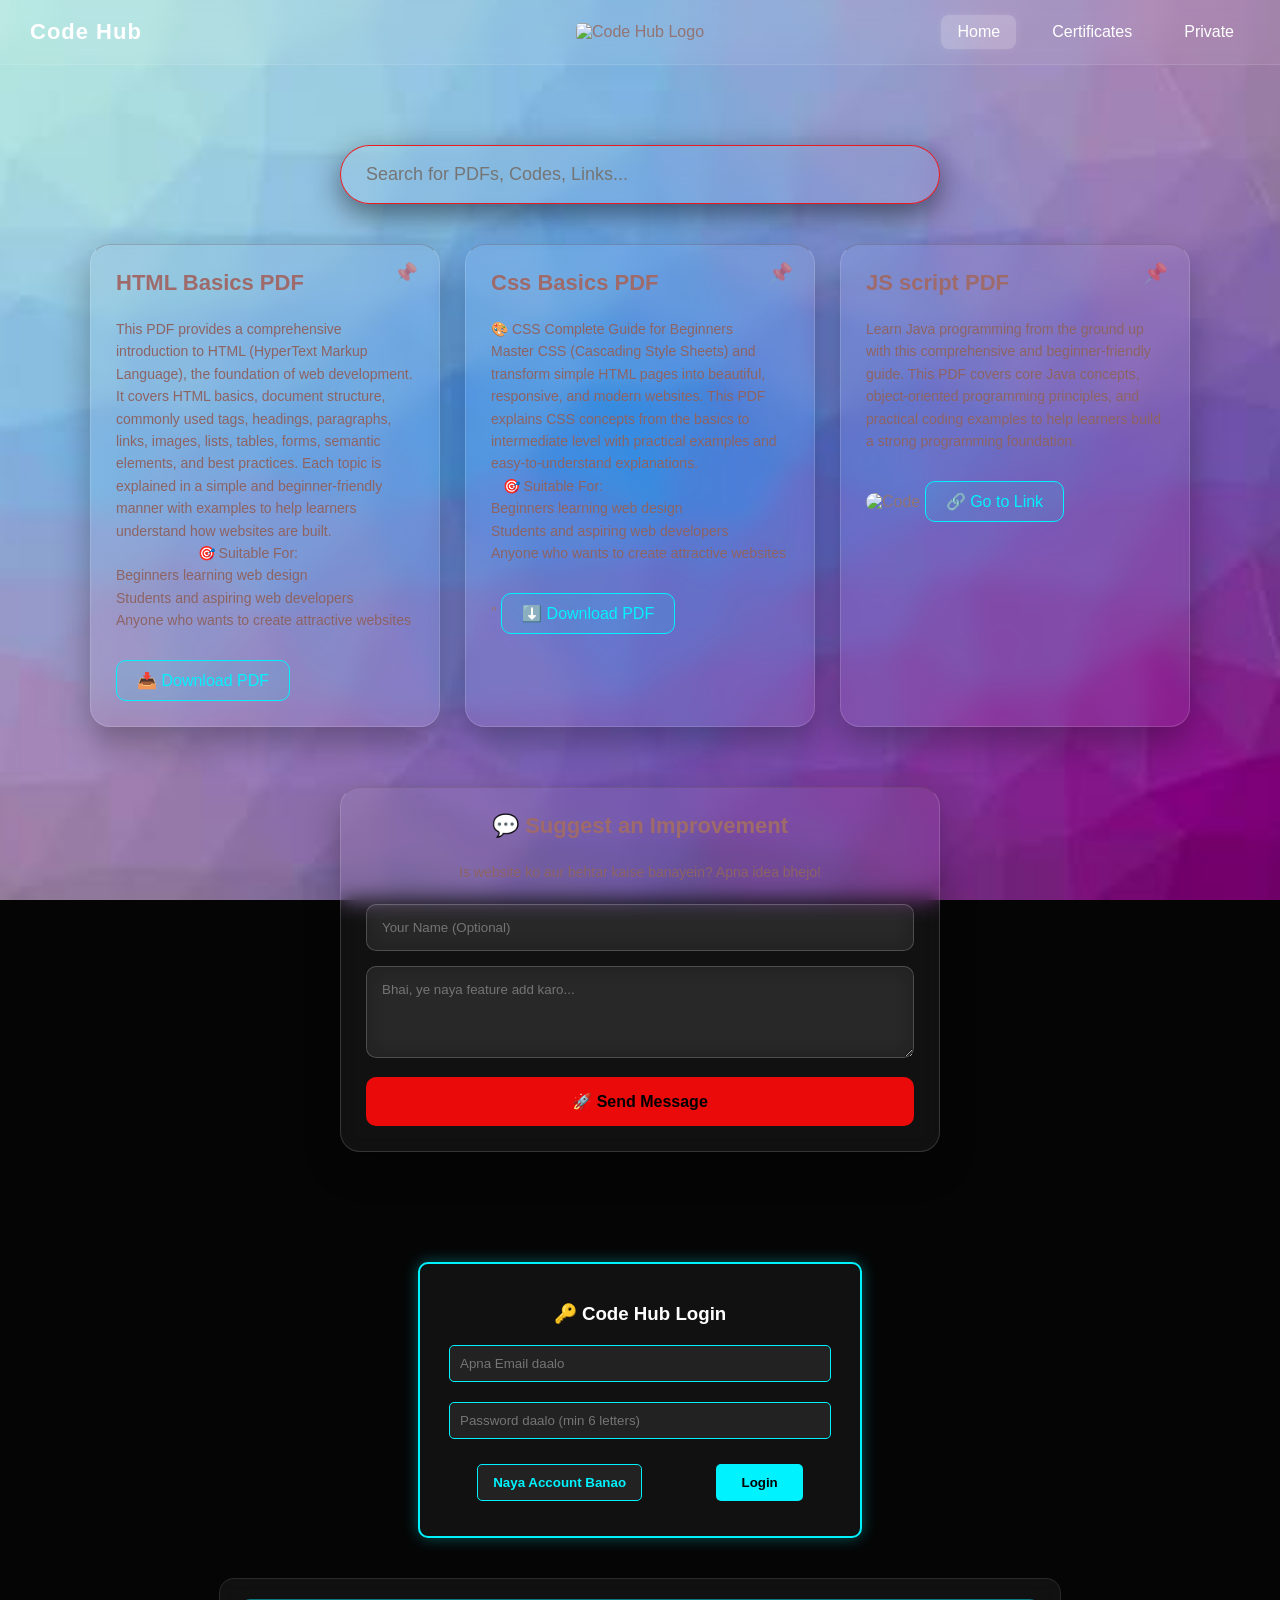
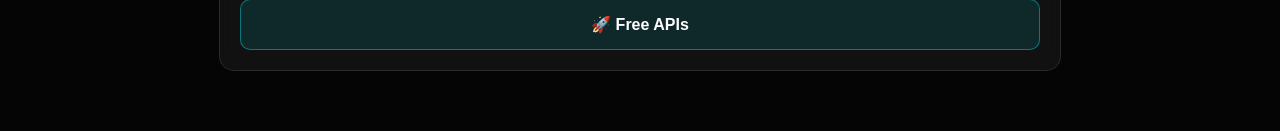
==== commit 3ebade5b: "EMAIL LOG NEW UPDATED" ====
--- a/index.html
+++ b/index.html
@@ -394,6 +394,40 @@
 
 
 
+
+
+
+
+
+
+<!-- 🔐 EMAIL & PASSWORD LOGIN BOX -->
+<div style="max-width: 400px; margin: 30px auto; padding: 20px; text-align: center; background: #111; border: 2px solid #00f2fe; border-radius: 10px; box-shadow: 0 0 15px #00f2fe55;">
+    
+    <h3 style="color: white; margin-bottom: 10px;">🔑 Code Hub Login</h3>
+    
+    <input type="email" id="emailInput" placeholder="Apna Email daalo" style="width: 90%; padding: 10px; margin: 10px 0; border-radius: 5px; border: 1px solid #00f2fe; background: #222; color: white;">
+    
+    <input type="password" id="passInput" placeholder="Password daalo (min 6 letters)" style="width: 90%; padding: 10px; margin: 10px 0; border-radius: 5px; border: 1px solid #00f2fe; background: #222; color: white;">
+    
+    <div style="display: flex; justify-content: space-around; margin-top: 15px;">
+        <button onclick="signUpUser()" style="padding: 10px 15px; background: #222; border: 1px solid #00f2fe; color: #00f2fe; border-radius: 5px; cursor: pointer; font-weight: bold;">Naya Account Banao</button>
+        <button onclick="loginUser()" style="padding: 10px 25px; background: #00f2fe; border: none; color: black; font-weight: bold; border-radius: 5px; cursor: pointer;">Login</button>
+    </div>
+    
+    <p id="loginMessage" style="color: yellow; margin-top: 15px; font-size: 14px; font-weight: bold;"></p>
+</div>
+
+
+
+
+
+
+
+
+
+
+
+
 <div class="bottom-nav">
             <a href="api.html">🚀 Free APIs</a>
             
@@ -451,7 +485,7 @@
                 matches.forEach(match => {
                     const div = document.createElement('div');
                     div.className = 'suggestion-item';
-                    const regex = new RegExp((${query}), "gi");
+                    const regex = new RegExp("(" + query + ")", "gi");
                     div.innerHTML = match.title.replace(regex, "<span style='color:#00f2fe; font-weight:bold;'>$1</span>");
                     
                     div.onclick = () => {
@@ -488,5 +522,96 @@
         }
     </script>
 
+
+<!-- =========================================
+         🚀 SUPABASE BACKEND CONNECTION
+         ========================================= -->
+    
+    <!-- 1. Supabase Library Download -->
+    <script src="https://cdn.jsdelivr.net/npm/@supabase/supabase-js@2"></script>
+
+    <!-- 2. Connection Code -->
+    <script>
+        const supabaseUrl = 'https://hjhxgteankpsdereuxyf.supabase.co';
+        const supabaseKey = 'sb_publishable_ig8ppBkwfjTNmI5XZZh5mw_u7NQGDkB';
+        
+        // Yahan variable ka naam badal kar 'supabaseClient' kar diya hai
+        const supabaseClient = supabase.createClient(supabaseUrl, supabaseKey);
+        
+        console.log("Supabase successfully connected! 🚀");
+
+
+
+// =========================================
+// 🔐 LOGIN & SIGNUP LOGIC
+// =========================================
+
+// 1. Naya Account Banane ka Function (Sign Up)
+async function signUpUser() {
+    const email = document.getElementById('emailInput').value;
+    const password = document.getElementById('passInput').value;
+    const msgBox = document.getElementById('loginMessage');
+
+    if (password.length < 6) {
+        msgBox.innerText = "⚠️ Password kam se kam 6 letters ka hona chahiye!";
+        msgBox.style.color = "yellow";
+        return;
+    }
+
+    msgBox.innerText = "⏳ Account ban raha hai...";
+    msgBox.style.color = "white";
+    
+    // Supabase ka Sign Up function
+    const { data, error } = await supabaseClient.auth.signUp({
+        email: email,
+        password: password,
+    });
+
+    if (error) {
+        msgBox.innerText = "❌ Error: " + error.message;
+        msgBox.style.color = "red";
+    } else {
+        msgBox.innerText = "✅ Account ban gaya! Ab tum andar ho.";
+        msgBox.style.color = "#00f2fe";
+    }
+}
+
+// 2. Purane Account se Login karne ka Function (Sign In)
+async function loginUser() {
+    const email = document.getElementById('emailInput').value;
+    const password = document.getElementById('passInput').value;
+    const msgBox = document.getElementById('loginMessage');
+
+    if (!email || !password) {
+        msgBox.innerText = "⚠️ Pehle Email aur Password daalo!";
+        msgBox.style.color = "yellow";
+        return;
+    }
+
+    msgBox.innerText = "⏳ Login ho raha hai...";
+    msgBox.style.color = "white";
+
+    // Supabase ka Sign In function
+    const { data, error } = await supabaseClient.auth.signInWithPassword({
+        email: email,
+        password: password,
+    });
+
+    if (error) {
+        msgBox.innerText = "❌ Login Fail: " + error.message;
+        msgBox.style.color = "red";
+    } else {
+        msgBox.innerText = "✅ Welcome Back, Boss! 🚀";
+        msgBox.style.color = "#00f2fe";
+    }
+}
+
+
+    </script>
+
 </body>
 </html>
+
+
+
+
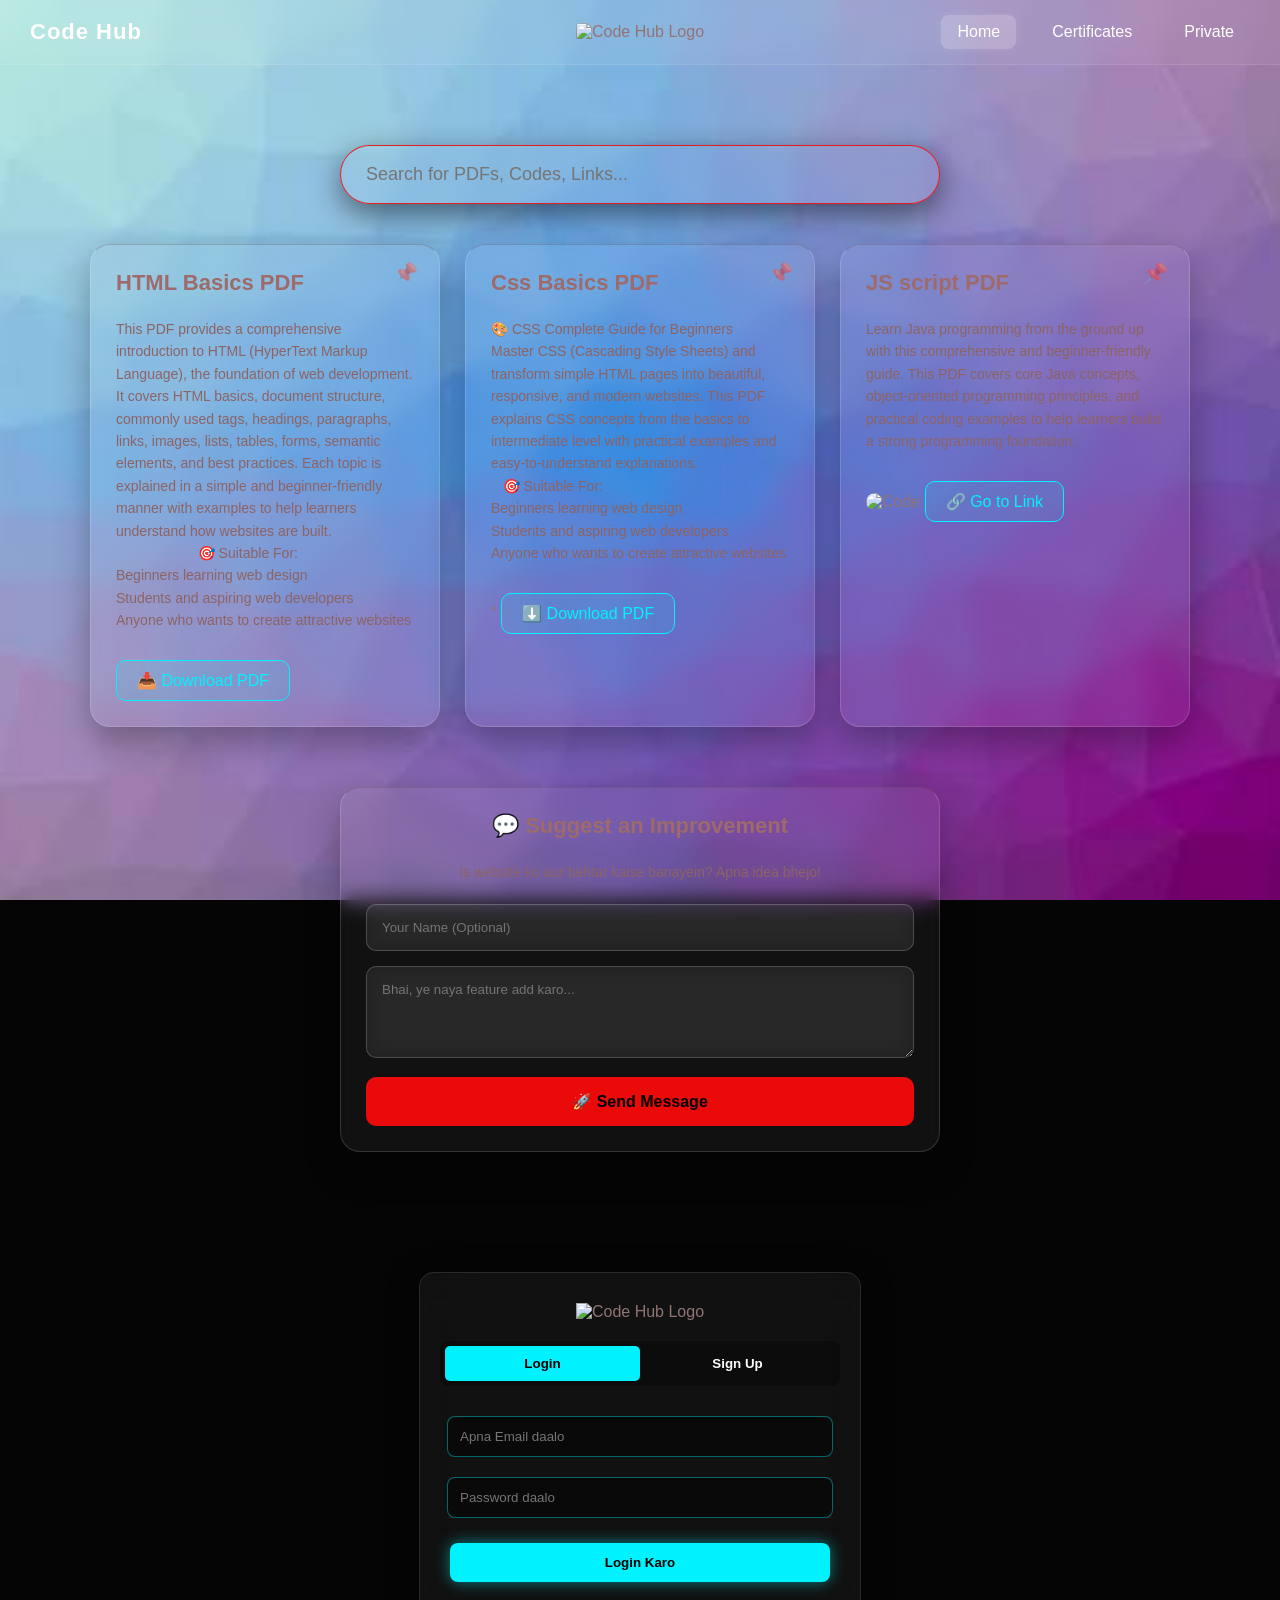
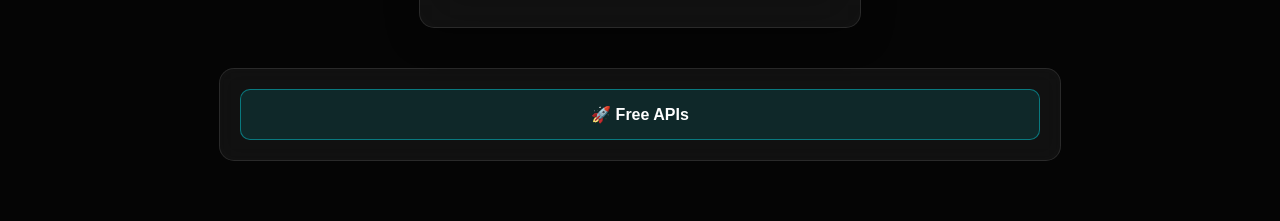
==== commit 513f4576: "liqud log in box update new log in box" ====
--- a/index.html
+++ b/index.html
@@ -401,22 +401,41 @@
 
 
 <!-- 🔐 EMAIL & PASSWORD LOGIN BOX -->
-<div style="max-width: 400px; margin: 30px auto; padding: 20px; text-align: center; background: #111; border: 2px solid #00f2fe; border-radius: 10px; box-shadow: 0 0 15px #00f2fe55;">
-    
-    <h3 style="color: white; margin-bottom: 10px;">🔑 Code Hub Login</h3>
-    
-    <input type="email" id="emailInput" placeholder="Apna Email daalo" style="width: 90%; padding: 10px; margin: 10px 0; border-radius: 5px; border: 1px solid #00f2fe; background: #222; color: white;">
-    
-    <input type="password" id="passInput" placeholder="Password daalo (min 6 letters)" style="width: 90%; padding: 10px; margin: 10px 0; border-radius: 5px; border: 1px solid #00f2fe; background: #222; color: white;">
-    
-    <div style="display: flex; justify-content: space-around; margin-top: 15px;">
-        <button onclick="signUpUser()" style="padding: 10px 15px; background: #222; border: 1px solid #00f2fe; color: #00f2fe; border-radius: 5px; cursor: pointer; font-weight: bold;">Naya Account Banao</button>
-        <button onclick="loginUser()" style="padding: 10px 25px; background: #00f2fe; border: none; color: black; font-weight: bold; border-radius: 5px; cursor: pointer;">Login</button>
+<div style="max-width: 400px; margin: 40px auto; padding: 30px 20px; text-align: center; 
+            background: rgba(255, 255, 255, 0.05); 
+            backdrop-filter: blur(25px); 
+            -webkit-backdrop-filter: blur(25px); 
+            border: 1px solid rgba(255, 255, 255, 0.1); 
+            border-radius: 15px; 
+            box-shadow: 0 8px 32px 0 rgba(0, 0, 0, 0.37);">
+    
+    <img src="TUMHARA_LOGO_KA_NAAM.png" alt="Code Hub Logo" style="height: 60px; margin-bottom: 20px; object-fit: contain;">
+    
+    <div style="display: flex; justify-content: center; margin-bottom: 20px; background: rgba(0,0,0,0.3); border-radius: 8px; padding: 5px;">
+        <button id="tabLogin" onclick="switchTab('login')" style="flex: 1; padding: 10px; border: none; background: #00f2fe; color: black; font-weight: bold; border-radius: 5px; cursor: pointer;">Login</button>
+        <button id="tabSignup" onclick="switchTab('signup')" style="flex: 1; padding: 10px; border: none; background: transparent; color: white; font-weight: bold; border-radius: 5px; cursor: pointer;">Sign Up</button>
     </div>
-    
-    <p id="loginMessage" style="color: yellow; margin-top: 15px; font-size: 14px; font-weight: bold;"></p>
+
+    <div id="loginForm">
+        <input type="email" id="loginEmail" placeholder="Apna Email daalo" style="width: 90%; padding: 12px; margin: 10px 0; border-radius: 8px; border: 1px solid rgba(0, 242, 254, 0.4); background: rgba(0, 0, 0, 0.4); color: white; outline: none;">
+        
+        <input type="password" id="loginPass" placeholder="Password daalo" style="width: 90%; padding: 12px; margin: 10px 0; border-radius: 8px; border: 1px solid rgba(0, 242, 254, 0.4); background: rgba(0, 0, 0, 0.4); color: white; outline: none;">
+        
+        <button onclick="loginUser()" style="width: 95%; margin-top: 15px; padding: 12px; background: #00f2fe; border: none; color: black; font-weight: bold; border-radius: 8px; cursor: pointer; box-shadow: 0 0 15px rgba(0, 242, 254, 0.5);">Login Karo</button>
+    </div>
+
+    <div id="signupForm" style="display: none;">
+        <input type="email" id="signupEmail" placeholder="Naya Email daalo" style="width: 90%; padding: 12px; margin: 10px 0; border-radius: 8px; border: 1px solid rgba(0, 242, 254, 0.4); background: rgba(0, 0, 0, 0.4); color: white; outline: none;">
+        
+        <input type="password" id="signupPass" placeholder="Password banao (min 6 letters)" style="width: 90%; padding: 12px; margin: 10px 0; border-radius: 8px; border: 1px solid rgba(0, 242, 254, 0.4); background: rgba(0, 0, 0, 0.4); color: white; outline: none;">
+        
+        <input type="password" id="signupConfirmPass" placeholder="Wapas Password daalo" style="width: 90%; padding: 12px; margin: 10px 0; border-radius: 8px; border: 1px solid rgba(0, 242, 254, 0.4); background: rgba(0, 0, 0, 0.4); color: white; outline: none;">
+        
+        <button onclick="signUpUser()" style="width: 95%; margin-top: 15px; padding: 12px; background: transparent; border: 1px solid #00f2fe; color: #00f2fe; font-weight: bold; border-radius: 8px; cursor: pointer;">Naya Account Banao</button>
+    </div>
+    
+    <p id="loginMessage" style="color: #00f2fe; margin-top: 15px; font-size: 14px; font-weight: bold; text-shadow: 0 2px 4px rgba(0,0,0,0.5);"></p>
 </div>
-
 
 
 
@@ -442,84 +461,7 @@
 
     <!-- ⚙️ JAVASCRIPT LOGIC -->
     <script>
-        // --- 1. PIN (📌) FUNCTIONALITY ---
-        function togglePin(btn) {
-            const card = btn.parentElement;
-            card.classList.toggle('pinned');
-        }
-
-        // --- 2. ADVANCED SEARCH & RECOMMENDATION ---
-        const searchInput = document.getElementById('devSearch');
-        const suggestionsBox = document.getElementById('suggestions');
-        const cards = document.querySelectorAll('.glass-card'); 
-        
-        let searchableItems = [];
-        cards.forEach(card => {
-            if(card.hasAttribute('data-title')) {
-                searchableItems.push({
-                    title: card.getAttribute('data-title'),
-                    element: card
-                });
-            }
-        });
-
-        searchInput.addEventListener('input', function() {
-            const query = this.value.toLowerCase().trim();
-            suggestionsBox.innerHTML = ''; 
-            
-            if (query === '') {
-                suggestionsBox.style.display = 'none';
-                cards.forEach(card => card.style.display = 'block');
-                return;
-            }
-
-            const matches = searchableItems.filter(item => item.title.toLowerCase().includes(query));
-
-            if (matches.length > 0) {
-                suggestionsBox.style.display = 'block';
-
-
-
-
-
-                matches.forEach(match => {
-                    const div = document.createElement('div');
-                    div.className = 'suggestion-item';
-                    const regex = new RegExp("(" + query + ")", "gi");
-                    div.innerHTML = match.title.replace(regex, "<span style='color:#00f2fe; font-weight:bold;'>$1</span>");
-                    
-                    div.onclick = () => {
-                        searchInput.value = match.title;
-                        suggestionsBox.style.display = 'none';
-                        filterCards(match.title.toLowerCase());
-                        match.element.scrollIntoView({ behavior: 'smooth', block: 'center' });
-                        match.element.style.transform = 'scale(1.05)';
-                        setTimeout(() => match.element.style.transform = 'translateY(0)', 500);
-                    };
-                    suggestionsBox.appendChild(div);
-                });
-            } else {
-                suggestionsBox.style.display = 'none';
-            }
-
-            filterCards(query);
-        });
-
-        document.addEventListener('click', function(e) {
-            if (e.target !== searchInput) {
-                suggestionsBox.style.display = 'none';
-            }
-        });
-
-        function filterCards(query) {
-            searchableItems.forEach(item => {
-                if (item.title.toLowerCase().includes(query)) {
-                    item.element.style.display = 'block';
-                } else {
-                    item.element.style.display = 'none';
-                }
-            });
-        }
+    
     </script>
 
 
@@ -543,14 +485,49 @@
 
 
 // =========================================
-// 🔐 LOGIN & SIGNUP LOGIC
+// 🔐 SMART LOGIN & SIGNUP LOGIC
 // =========================================
 
-// 1. Naya Account Banane ka Function (Sign Up)
+// Tab switch karne ka function (UI Change)
+function switchTab(tabName) {
+    const loginForm = document.getElementById('loginForm');
+    const signupForm = document.getElementById('signupForm');
+    const tabLogin = document.getElementById('tabLogin');
+    const tabSignup = document.getElementById('tabSignup');
+    const msgBox = document.getElementById('loginMessage');
+    
+    msgBox.innerText = ""; // Message clear kar do
+
+    if (tabName === 'login') {
+        loginForm.style.display = 'block';
+        signupForm.style.display = 'none';
+        tabLogin.style.background = '#00f2fe';
+        tabLogin.style.color = 'black';
+        tabSignup.style.background = 'transparent';
+        tabSignup.style.color = 'white';
+    } else {
+        loginForm.style.display = 'none';
+        signupForm.style.display = 'block';
+        tabSignup.style.background = '#00f2fe';
+        tabSignup.style.color = 'black';
+        tabLogin.style.background = 'transparent';
+        tabLogin.style.color = 'white';
+    }
+}
+
+// 1. Naya Account Banane ka Function (Double Password Check)
 async function signUpUser() {
-    const email = document.getElementById('emailInput').value;
-    const password = document.getElementById('passInput').value;
+    const email = document.getElementById('signupEmail').value;
+    const password = document.getElementById('signupPass').value;
+    const confirmPassword = document.getElementById('signupConfirmPass').value;
     const msgBox = document.getElementById('loginMessage');
+
+    // Password Match Check karega
+    if (password !== confirmPassword) {
+        msgBox.innerText = "⚠️ Dono password match nahi kar rahe hain!";
+        msgBox.style.color = "yellow";
+        return;
+    }
 
     if (password.length < 6) {
         msgBox.innerText = "⚠️ Password kam se kam 6 letters ka hona chahiye!";
@@ -561,7 +538,6 @@
     msgBox.innerText = "⏳ Account ban raha hai...";
     msgBox.style.color = "white";
     
-    // Supabase ka Sign Up function
     const { data, error } = await supabaseClient.auth.signUp({
         email: email,
         password: password,
@@ -571,15 +547,20 @@
         msgBox.innerText = "❌ Error: " + error.message;
         msgBox.style.color = "red";
     } else {
-        msgBox.innerText = "✅ Account ban gaya! Ab tum andar ho.";
+        msgBox.innerText = "✅ Account ban gaya! Ab tum Login kar sakte ho.";
         msgBox.style.color = "#00f2fe";
+        // Successful signup ke baad form clear kar dena chahiye
+        document.getElementById('signupEmail').value = "";
+        document.getElementById('signupPass').value = "";
+        document.getElementById('signupConfirmPass').value = "";
+        setTimeout(() => switchTab('login'), 2000); // 2 second baad automatically login tab pe le jayega
     }
 }
 
-// 2. Purane Account se Login karne ka Function (Sign In)
+// 2. Login Function
 async function loginUser() {
-    const email = document.getElementById('emailInput').value;
-    const password = document.getElementById('passInput').value;
+    const email = document.getElementById('loginEmail').value;
+    const password = document.getElementById('loginPass').value;
     const msgBox = document.getElementById('loginMessage');
 
     if (!email || !password) {
@@ -591,7 +572,6 @@
     msgBox.innerText = "⏳ Login ho raha hai...";
     msgBox.style.color = "white";
 
-    // Supabase ka Sign In function
     const { data, error } = await supabaseClient.auth.signInWithPassword({
         email: email,
         password: password,
